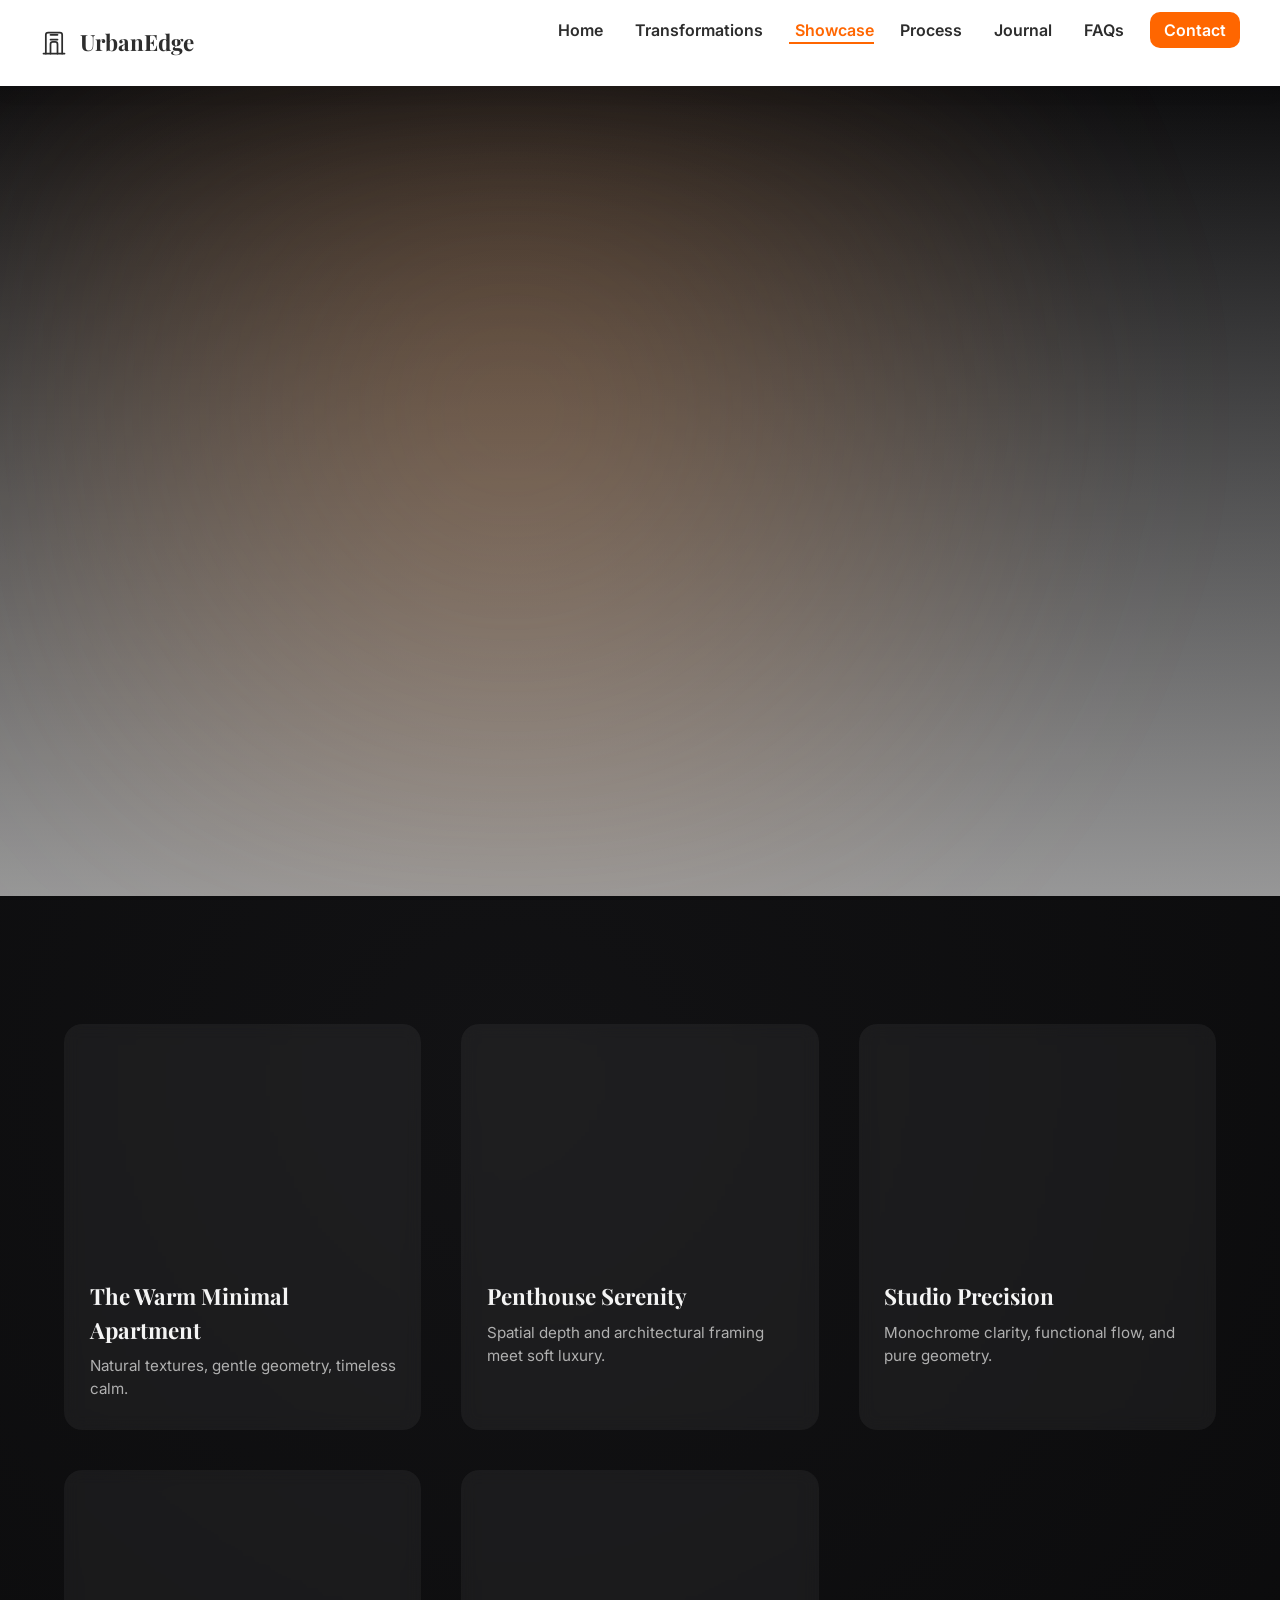
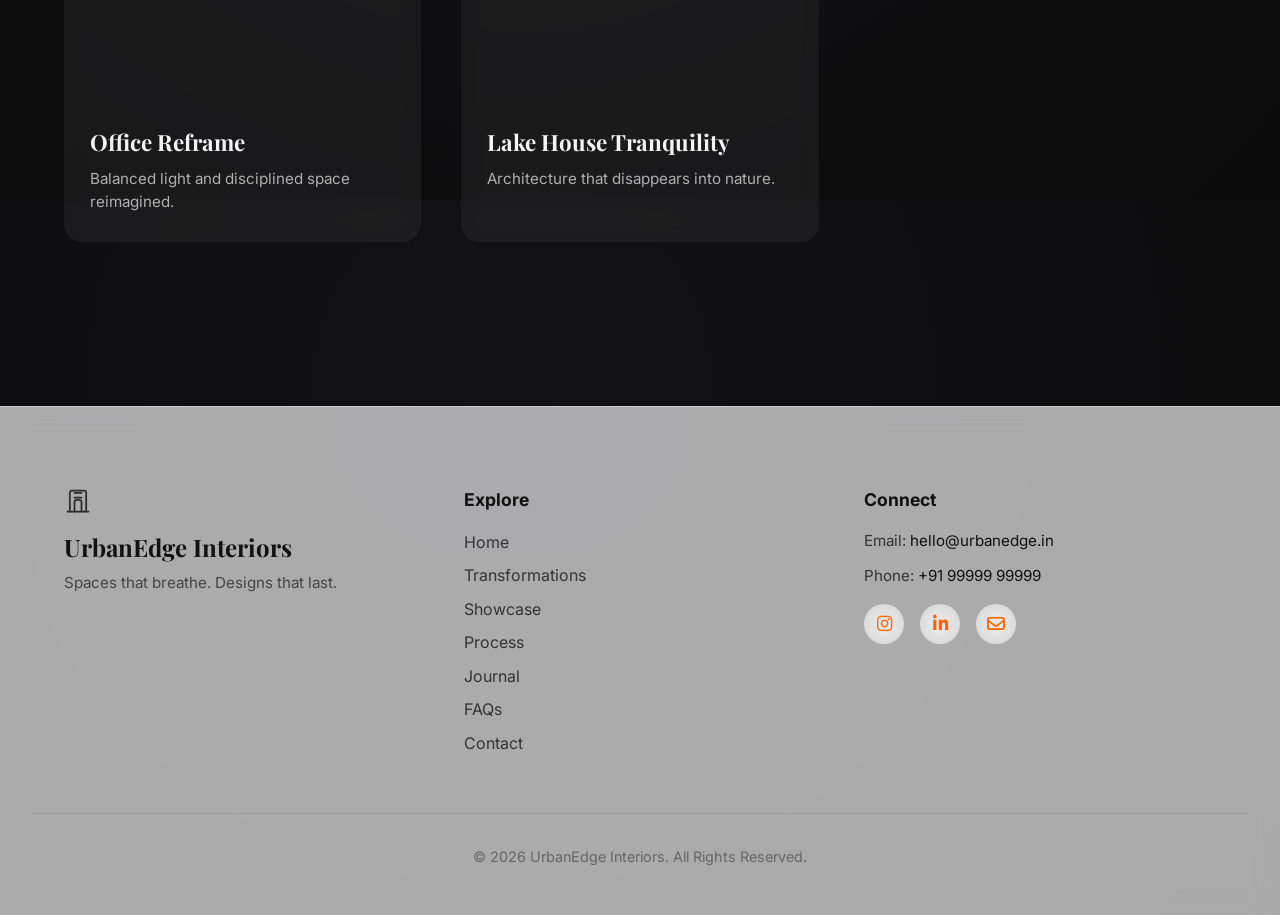
==== showcase.html @ b5166d09 "Initial Project Upload" ====
<!doctype html>
<html lang="en">
<head>
  <meta charset="utf-8" />
  <meta name="viewport" content="width=device-width, initial-scale=1" />
  <title>Showcase — UrbanEdge Interiors</title>

  <!-- Global styles -->
  <link rel="stylesheet" href="css/style.css" />
  <link rel="stylesheet" href="css/showcase.css" />
  <link rel="stylesheet" href="css/footer.css" />

  <!-- Fonts & Icons -->
  <link href="https://fonts.googleapis.com/css2?family=Inter:wght@300;400;600;700&family=Playfair+Display:wght@600;700&display=swap" rel="stylesheet">
  <link rel="stylesheet" href="https://cdnjs.cloudflare.com/ajax/libs/font-awesome/6.5.0/css/all.min.css">

  <meta name="description" content="Showcase — a cinematic portfolio of UrbanEdge Interiors’ signature projects." />
</head>

<body>
  <!-- Header -->
  <header class="site-header" role="banner">
    <div class="container nav-inner">
      <a class="brand" href="index.html" aria-label="UrbanEdge Home">
        <svg class="logo-svg" viewBox="0 0 24 24" fill="none" xmlns="http://www.w3.org/2000/svg" aria-hidden="true">
          <path d="M3 21h18" stroke="currentColor" stroke-width="1.5" stroke-linecap="round" stroke-linejoin="round"/>
          <path d="M5 21V5a2 2 0 0 1 2-2h10a2 2 0 0 1 2 2v16" stroke="currentColor" stroke-width="1.5" stroke-linecap="round" stroke-linejoin="round"/>
          <path d="M9 21v-8a2 2 0 0 1 2-2h2a2 2 0 0 1 2 2v8" stroke="currentColor" stroke-width="1.5" stroke-linecap="round" stroke-linejoin="round"/>
          <path d="M9 9h6" stroke="currentColor" stroke-width="1.5" stroke-linecap="round" stroke-linejoin="round"/>
          <path d="M9 5h6" stroke="currentColor" stroke-width="1.5" stroke-linecap="round" stroke-linejoin="round"/>
        </svg>
        <span class="brand-text">UrbanEdge</span>
      </a>

      <nav class="nav" aria-label="Main navigation">
        <ul class="nav-list">
          <li><a href="index.html" class="nav-link">Home</a></li>
          <li><a href="transformation.html" class="nav-link">Transformations</a></li>
          <li><a href="showcase.html" class="nav-link active">Showcase</a></li>
          <li><a href="process.html" class="nav-link">Process</a></li>
          <li><a href="journal.html" class="nav-link">Journal</a></li>
          <li><a href="faqs.html" class="nav-link">FAQs</a></li>
          <li><a href="contact.html" class="nav-link cta">Contact</a></li>
        </ul>
      </nav>
    </div>
  </header>

  <!-- HERO -->
  <section class="hero dark-hero" id="showcase-hero" aria-labelledby="showcase-title">
    <div class="hero-bg" data-src="https://images.unsplash.com/photo-1497366811353-6870744d04b2?q=80&w=2048&auto=format&fit=crop&ixlib=rb-4.0.3&s=showcasebg"></div>
    <div class="hero-overlay"></div>

    <div class="hero-inner container">
      <h1 id="showcase-title" class="hero-title">Our Showcase</h1>
      <p class="hero-sub">A cinematic gallery of our signature transformations — architecture meets emotion.</p>
    </div>
  </section>

  <!-- SHOWCASE GRID -->
  <main class="showcase">
    <div class="container showcase-grid">

      <!-- Project 1 -->
      <article class="showcase-card fade-up" data-title="The Warm Minimal Apartment" data-tags="2BHK • Warm Neutrals" data-type="image" data-src="https://images.unsplash.com/photo-1505691938895-1758d7feb511?q=80&w=2048&auto=format&fit=crop&ixlib=rb-4.0.3&s=sc1">
        <div class="showcase-thumb"></div>
        <div class="showcase-info">
          <h2>The Warm Minimal Apartment</h2>
          <p>Natural textures, gentle geometry, timeless calm.</p>
        </div>
      </article>

      <!-- Project 2 -->
      <article class="showcase-card fade-up" data-title="Penthouse Serenity" data-tags="Luxe • Open Plan" data-type="image" data-src="https://images.unsplash.com/photo-1497366754035-f200968a6e72?q=80&w=2048&auto=format&fit=crop&ixlib=rb-4.0.3&s=sc2">
        <div class="showcase-thumb"></div>
        <div class="showcase-info">
          <h2>Penthouse Serenity</h2>
          <p>Spatial depth and architectural framing meet soft luxury.</p>
        </div>
      </article>

      <!-- Project 3 -->
      <article class="showcase-card fade-up" data-title="Studio Precision" data-tags="Monochrome • Precision" data-type="image" data-src="https://images.unsplash.com/photo-1505691938895-1758d7feb511?q=80&w=2048&auto=format&fit=crop&ixlib=rb-4.0.3&s=sc3">
        <div class="showcase-thumb"></div>
        <div class="showcase-info">
          <h2>Studio Precision</h2>
          <p>Monochrome clarity, functional flow, and pure geometry.</p>
        </div>
      </article>

      <!-- Project 4 -->
      <article class="showcase-card fade-up" data-title="Office Reframe" data-tags="Corporate • Calm" data-type="video" data-src="https://res.cloudinary.com/demo/video/upload/w_1280,h_720,c_fill/sample.mp4">
        <div class="showcase-thumb"></div>
        <div class="showcase-info">
          <h2>Office Reframe</h2>
          <p>Balanced light and disciplined space reimagined.</p>
        </div>
      </article>

      <!-- Project 5 -->
      <article class="showcase-card fade-up" data-title="Lake House Tranquility" data-tags="Natural • Slow Living" data-type="image" data-src="https://images.unsplash.com/photo-1505691723518-36a1b04a0a97?q=80&w=2048&auto=format&fit=crop&ixlib=rb-4.0.3&s=sc4">
        <div class="showcase-thumb"></div>
        <div class="showcase-info">
          <h2>Lake House Tranquility</h2>
          <p>Architecture that disappears into nature.</p>
        </div>
      </article>

    </div>
  </main>

  <!-- MODAL VIEWER -->
  <div class="modal-overlay" id="showcase-modal" aria-hidden="true">
    <div class="modal-content">
      <button class="modal-close" aria-label="Close showcase modal"><i class="fa-solid fa-xmark"></i></button>
      <div class="modal-media"></div>
      <div class="modal-text">
        <h2 class="modal-title"></h2>
        <p class="modal-tags"></p>
      </div>
      <div class="modal-nav">
        <button class="modal-prev" aria-label="Previous project"><i class="fa-solid fa-chevron-left"></i></button>
        <button class="modal-next" aria-label="Next project"><i class="fa-solid fa-chevron-right"></i></button>
      </div>
    </div>
  </div>

  <!-- FOOTER -->
  <footer class="site-footer glass-footer" role="contentinfo">
    <div class="footer-inner container">
      <div class="footer-brand fade-up">
        <svg class="logo-svg" viewBox="0 0 24 24" fill="none" xmlns="http://www.w3.org/2000/svg" aria-hidden="true">
          <path d="M3 21h18" stroke="currentColor" stroke-width="1.5" stroke-linecap="round" stroke-linejoin="round"/>
          <path d="M5 21V5a2 2 0 0 1 2-2h10a2 2 0 0 1 2 2v16" stroke="currentColor" stroke-width="1.5" stroke-linecap="round" stroke-linejoin="round"/>
          <path d="M9 21v-8a2 2 0 0 1 2-2h2a2 2 0 0 1 2 2v8" stroke="currentColor" stroke-width="1.5" stroke-linecap="round" stroke-linejoin="round"/>
          <path d="M9 9h6" stroke="currentColor" stroke-width="1.5" stroke-linecap="round" stroke-linejoin="round"/>
          <path d="M9 5h6" stroke="currentColor" stroke-width="1.5" stroke-linecap="round" stroke-linejoin="round"/>
        </svg>
        <span class="footer-logo-text">UrbanEdge Interiors</span>
        <p class="footer-tagline">Spaces that breathe. Designs that last.</p>
      </div>

      <div class="footer-links fade-up">
        <h4>Explore</h4>
        <ul>
          <li><a href="index.html">Home</a></li>
          <li><a href="transformation.html">Transformations</a></li>
          <li><a href="showcase.html">Showcase</a></li>
          <li><a href="process.html">Process</a></li>
          <li><a href="journal.html">Journal</a></li>
          <li><a href="faqs.html">FAQs</a></li>
          <li><a href="contact.html">Contact</a></li>
        </ul>
      </div>

      <div class="footer-contact fade-up">
        <h4>Connect</h4>
        <p>Email: <a href="mailto:hello@urbanedge.in">hello@urbanedge.in</a></p>
        <p>Phone: <a href="tel:+919999999999">+91 99999 99999</a></p>
        <div class="footer-social">
          <a href="https://instagram.com" target="_blank" aria-label="Instagram"><i class="fa-brands fa-instagram"></i></a>
          <a href="https://linkedin.com" target="_blank" aria-label="LinkedIn"><i class="fa-brands fa-linkedin-in"></i></a>
          <a href="mailto:hello@urbanedge.in" aria-label="Email"><i class="fa-regular fa-envelope"></i></a>
        </div>
      </div>
    </div>

    <div class="footer-bottom">
      <p>© <span id="yr-full"></span> UrbanEdge Interiors. All Rights Reserved.</p>
    </div>
  </footer>

  <!-- Scripts -->
  <script src="js/main.js" defer></script>
  <script src="js/showcase.js" defer></script>
</body>
</html>
---- css/style.css ----
/* -----------------------------------------
   UrbanEdge — Global Styles (Phase 1 Base)
   ----------------------------------------- */

:root {
  --primary: #D95F43;
  --primary-hover: #C0533B;
  --accent: #ff6600;
  --bg-hero: #F4F4F4;
  --text-dark: #2D2D2D;
  --text-gray: #6B6B6B;
  --bg-base: #FFFFFF;
  --border: #E5E7EB;
  --container: 1200px;
}

/* Reset & Base */
* { box-sizing: border-box; margin: 0; padding: 0; }
html, body { height: 100%; scroll-behavior: smooth; }
body {
  font-family: Inter, system-ui, -apple-system, Segoe UI, Roboto, "Helvetica Neue", Arial;
  background: var(--bg-base);
  color: var(--text-dark);
  -webkit-font-smoothing: antialiased;
  line-height: 1.5;
}

/* Container */
.container {
  width: 100%;
  max-width: var(--container);
  margin: 0 auto;
  padding: 0 24px;
  box-sizing: border-box;
}

/* -----------------------------------------
   HEADER & NAVIGATION
   ----------------------------------------- */
.site-header {
  position: sticky;
  top: 0;
  background: var(--bg-base);
  z-index: 1000;
  box-shadow: 0 6px 20px rgba(15, 23, 42, 0.04);
}
.nav-inner {
  display: flex;
  align-items: center;
  justify-content: space-between;
  padding: 18px 0;
}
.brand {
  display: flex;
  align-items: center;
  gap: 12px;
  text-decoration: none;
  color: var(--text-dark);
}
.logo-svg {
  width: 28px;
  height: 28px;
  color: var(--text-dark);
}
.brand-text {
  font-family: "Playfair Display", serif;
  font-weight: 700;
  font-size: 1.4rem;
}
.nav-list {
  list-style: none;
  display: flex;
  gap: 20px;
}
.nav-link {
  color: var(--text-dark);
  text-decoration: none;
  font-weight: 600;
  padding: 8px 6px;
  border-radius: 6px;
  transition: color .18s, transform .12s;
}
.nav-link:hover { color: var(--accent); transform: translateY(-2px); }
.nav-link.active { color: var(--accent); font-weight: 600; }
.nav-link.active::after {
  content: "";
  display: block;
  height: 2px;
  width: 100%;
  background: var(--accent);
}
.nav-link.cta {
  background: var(--accent);
  color: #fff;
  padding: 8px 14px;
  border-radius: 10px;
}

/* -----------------------------------------
   HERO / GENERAL LAYOUT
   ----------------------------------------- */
.hero {
  min-height: 78vh;
  display: flex;
  align-items: center;
  justify-content: center;
  padding: 64px 0;
  background: linear-gradient(180deg, transparent 0%, rgba(244,244,244,0.6) 100%);
}
.hero-title {
  font-family: "Playfair Display", serif;
  font-size: 2.8rem;
  margin-bottom: 12px;
}
.hero-sub {
  color: var(--text-gray);
  max-width: 56ch;
  margin-bottom: 22px;
}

/* -----------------------------------------
   BUTTONS & LINKS
   ----------------------------------------- */
.btn {
  display: inline-block;
  border-radius: 10px;
  font-weight: 700;
  text-decoration: none;
  padding: 12px 20px;
  transition: all .18s;
}
.btn-primary {
  background: var(--accent);
  color: #fff;
}
.btn-primary:hover {
  background: #e65c00;
  box-shadow: 0 14px 36px rgba(255,102,0,0.16);
  transform: translateY(-4px);
}

/* -----------------------------------------
   PANEL TITLES / SECTIONS
   ----------------------------------------- */
.panel-title {
  font-family: "Playfair Display", serif;
  color: var(--primary);
  text-align: center;
  font-size: 1.4rem;
  margin-bottom: 8px;
}
.panel-lead {
  color: var(--text-gray);
  text-align: center;
  max-width: 780px;
  margin: 0 auto 18px;
}

/* -----------------------------------------
   FOOTER
   ----------------------------------------- */
.site-footer {
  padding: 36px 0;
  border-top: 1px solid var(--border);
  margin-top: 36px;
}
.footer-grid {
  display: flex;
  justify-content: space-between;
  gap: 18px;
}
.fineprint { text-align: center; color: var(--text-gray); margin-top: 18px; }

/* -----------------------------------------
   GLOBAL FADE-UP ANIMATIONS
   ----------------------------------------- */
.fade-up {
  opacity: 0;
  transform: translateY(40px);
  transition: opacity 1s cubic-bezier(.22,1,.36,1), transform 1s cubic-bezier(.22,1,.36,1);
}
.fade-up.visible { opacity: 1; transform: translateY(0); }

/* -----------------------------------------
   RESPONSIVE
   ----------------------------------------- */
@media (max-width: 700px) {
  .hero-title { font-size: 2rem; }
  .hero-sub { font-size: 1rem; }
  .footer-grid { flex-direction: column; text-align: center; }
}
---- css/showcase.css ----
/* ----------------------------------------------------------
   showcase.css — Cinematic Gallery for UrbanEdge
   ---------------------------------------------------------- */

/* ---------- GLOBAL ---------- */
body {
  background: radial-gradient(circle at 40% 20%, #121214, #0b0b0c);
  color: #f4f4f4;
  font-family: "Inter", sans-serif;
  overflow-x: hidden;
}

/* ---------- HERO ---------- */
.dark-hero {
  position: relative;
  height: 90vh;
  display: flex;
  align-items: center;
  justify-content: center;
  text-align: center;
  overflow: hidden;
}

.hero-bg {
  position: absolute;
  top: 0;
  left: 0;
  width: 100%;
  height: 100%;
  background-size: cover;
  background-position: center;
  transform: scale(1.1);
  filter: brightness(0.45) contrast(1.2);
  transition: transform 1.2s cubic-bezier(.22,1,.36,1);
}

.dark-hero.visible .hero-bg {
  transform: scale(1);
}

.hero-overlay {
  position: absolute;
  inset: 0;
  background: radial-gradient(circle at 40% 40%, rgba(255,165,90,0.25), transparent 70%);
  filter: blur(80px);
}

.hero-inner {
  position: relative;
  z-index: 2;
  max-width: 780px;
  padding: 0 2rem;
}

.hero-title {
  font-family: "Playfair Display", serif;
  font-size: clamp(2.5rem, 5vw, 4rem);
  font-weight: 700;
  letter-spacing: -0.02em;
  opacity: 0;
  transform: translateY(20px);
  transition: all 1.2s cubic-bezier(.22,1,.36,1);
}

.dark-hero.visible .hero-title {
  opacity: 1;
  transform: translateY(0);
}

.hero-sub {
  font-size: clamp(1rem, 1.2vw, 1.1rem);
  color: #b0b0b0;
  margin-top: 1rem;
  opacity: 0;
  transform: translateY(20px);
  transition: all 1.2s cubic-bezier(.22,1,.36,1) .15s;
}

.dark-hero.visible .hero-sub {
  opacity: 1;
  transform: translateY(0);
}

/* ---------- SHOWCASE GRID ---------- */
.showcase {
  padding: 8rem 0;
}

.showcase-grid {
  display: grid;
  grid-template-columns: repeat(auto-fit, minmax(300px, 1fr));
  gap: 2.5rem;
}

.showcase-card {
  position: relative;
  border-radius: 18px;
  overflow: hidden;
  background: rgba(255,255,255,0.05);
  backdrop-filter: blur(8px);
  cursor: pointer;
  transform: translateY(40px);
  opacity: 0;
  transition: transform 1.3s cubic-bezier(.22,1,.36,1), opacity 1.3s cubic-bezier(.22,1,.36,1);
}

.showcase-card.visible {
  opacity: 1;
  transform: translateY(0);
}

.showcase-thumb {
  position: relative;
  width: 100%;
  padding-top: 65%;
  background-size: cover;
  background-position: center;
  filter: brightness(0.8);
  transition: all .8s cubic-bezier(.22,1,.36,1);
}

.showcase-info {
  padding: 1.5rem 1.6rem 1.8rem;
}

.showcase-info h2 {
  font-family: "Playfair Display", serif;
  font-size: 1.4rem;
  margin-bottom: .5rem;
}

.showcase-info p {
  font-size: .95rem;
  color: #b0b0b0;
}

/* Hover effect */
.showcase-card::after {
  content: "";
  position: absolute;
  inset: 0;
  background: radial-gradient(circle at 60% 40%, rgba(255,102,0,0.3), transparent 60%);
  opacity: 0;
  transition: opacity .6s ease;
}
.showcase-card:hover::after { opacity: .6; }
.showcase-card:hover .showcase-thumb { filter: brightness(1.1) scale(1.05); }

/* ---------- MODAL ---------- */
.modal-overlay {
  position: fixed;
  inset: 0;
  background: rgba(0,0,0,0.8);
  backdrop-filter: blur(10px);
  display: none;
  align-items: center;
  justify-content: center;
  z-index: 999;
  opacity: 0;
  transition: opacity .4s ease;
}
.modal-overlay.active {
  display: flex;
  opacity: 1;
}

.modal-content {
  position: relative;
  width: min(90%, 1000px);
  max-height: 90vh;
  background: rgba(20,20,22,0.9);
  border-radius: 20px;
  overflow: hidden;
  box-shadow: 0 0 40px rgba(255,102,0,0.3);
  animation: modalIn .6s cubic-bezier(.22,1,.36,1);
}

@keyframes modalIn {
  from { opacity: 0; transform: translateY(30px) scale(.95); }
  to   { opacity: 1; transform: translateY(0) scale(1); }
}

.modal-media img,
.modal-media video {
  width: 100%;
  height: auto;
  display: block;
}

.modal-text {
  padding: 1.5rem 2rem 2rem;
}

.modal-title {
  font-family: "Playfair Display", serif;
  font-size: 1.8rem;
  margin-bottom: .6rem;
}

.modal-tags {
  font-size: .95rem;
  color: #b0b0b0;
}

.modal-close {
  position: absolute;
  top: 15px;
  right: 15px;
  border: none;
  background: rgba(255,255,255,0.1);
  color: #fff;
  font-size: 1.2rem;
  width: 36px;
  height: 36px;
  border-radius: 50%;
  cursor: pointer;
  transition: all .3s ease;
}
.modal-close:hover { background: rgba(255,255,255,0.25); }

.modal-nav {
  position: absolute;
  top: 50%;
  width: 100%;
  display: flex;
  justify-content: space-between;
  transform: translateY(-50%);
}
.modal-nav button {
  border: none;
  background: rgba(255,255,255,0.1);
  color: #fff;
  font-size: 1.2rem;
  width: 40px;
  height: 40px;
  border-radius: 50%;
  cursor: pointer;
  transition: all .3s ease;
}
.modal-nav button:hover { background: rgba(255,255,255,0.25); }

/* ---------- FADE-UP ---------- */
.fade-up {
  opacity: 0;
  transform: translateY(30px);
  transition: all 1.2s cubic-bezier(.22,1,.36,1);
}
.fade-up.visible {
  opacity: 1;
  transform: translateY(0);
}

/* ---------- RESPONSIVE ---------- */
@media (max-width: 900px) {
  .hero-title { font-size: 2.4rem; }
  .showcase-grid { gap: 1.8rem; }
  .modal-content { width: 94%; }
}

@media (max-width: 600px) {
  .hero-sub { font-size: .9rem; }
  .showcase-info h2 { font-size: 1.2rem; }
  .modal-title { font-size: 1.4rem; }
}
---- css/footer.css ----
/* ----------------------------------------------------------
   footer.css — Glass Footer for UrbanEdge
   ---------------------------------------------------------- */

.glass-footer {
  position: relative;
  background: rgba(255, 255, 255, 0.65);
  backdrop-filter: blur(16px) saturate(180%);
  -webkit-backdrop-filter: blur(16px) saturate(180%);
  border-top: 1px solid rgba(255, 255, 255, 0.4);
  color: #111;
  padding: 5rem 2rem 3rem;
  overflow: hidden;
  transition: background 0.5s ease;
}

.footer-inner {
  display: grid;
  grid-template-columns: repeat(auto-fit, minmax(260px, 1fr));
  gap: 3rem;
  align-items: start;
  max-width: 1200px;
  margin: 0 auto;
}

.footer-brand {
  text-align: left;
}

.footer-logo-text {
  display: block;
  font-family: "Playfair Display", serif;
  font-size: 1.5rem;
  font-weight: 700;
  margin-top: 0.5rem;
}

.footer-tagline {
  font-family: "Inter", sans-serif;
  font-size: 0.95rem;
  color: #444;
  margin-top: 0.4rem;
}

.footer-links h4,
.footer-contact h4 {
  font-family: "Inter", sans-serif;
  font-size: 1.1rem;
  font-weight: 700;
  margin-bottom: 1rem;
}

.footer-links ul {
  list-style: none;
  padding: 0;
}

.footer-links li {
  margin-bottom: 0.6rem;
}

.footer-links a {
  font-family: "Inter", sans-serif;
  text-decoration: none;
  color: #333;
  position: relative;
  transition: color 0.3s ease;
}

.footer-links a::after {
  content: "";
  position: absolute;
  left: 0;
  bottom: -2px;
  width: 100%;
  height: 1px;
  background: #ff6600;
  transform: scaleX(0);
  transform-origin: left;
  transition: transform 0.4s cubic-bezier(.22,1,.36,1);
}

.footer-links a:hover {
  color: #ff6600;
}

.footer-links a:hover::after {
  transform: scaleX(1);
}

/* Contact */
.footer-contact p {
  font-family: "Inter", sans-serif;
  font-size: 0.95rem;
  color: #333;
  margin-bottom: 0.8rem;
}

.footer-contact a {
  color: #111;
  text-decoration: none;
  transition: color 0.3s ease;
}

.footer-contact a:hover {
  color: #ff6600;
}

/* Social Icons */
.footer-social {
  display: flex;
  gap: 1rem;
  margin-top: 1rem;
}

.footer-social a {
  background: rgba(255, 255, 255, 0.4);
  backdrop-filter: blur(12px);
  -webkit-backdrop-filter: blur(12px);
  border-radius: 50%;
  width: 40px;
  height: 40px;
  display: inline-flex;
  align-items: center;
  justify-content: center;
  color: #ff6600;
  font-size: 1.1rem;
  transition: transform 0.3s ease, box-shadow 0.3s ease;
}

.footer-social a:hover {
  transform: translateY(-3px);
  box-shadow: 0 8px 16px rgba(255, 102, 0, 0.2);
}

/* Bottom Line */
.footer-bottom {
  border-top: 1px solid rgba(0,0,0,0.08);
  margin-top: 3rem;
  padding-top: 2rem;
  text-align: center;
  font-family: "Inter", sans-serif;
  font-size: 0.9rem;
  color: #666;
}

/* Animations */
.fade-up {
  opacity: 0;
  transform: translateY(20px);
  transition: all 1s cubic-bezier(.22,1,.36,1);
}

.fade-up.visible {
  opacity: 1;
  transform: translateY(0);
}

/* Responsive */
@media (max-width: 700px) {
  .footer-inner {
    grid-template-columns: 1fr;
    text-align: center;
  }

  .footer-social {
    justify-content: center;
  }
}
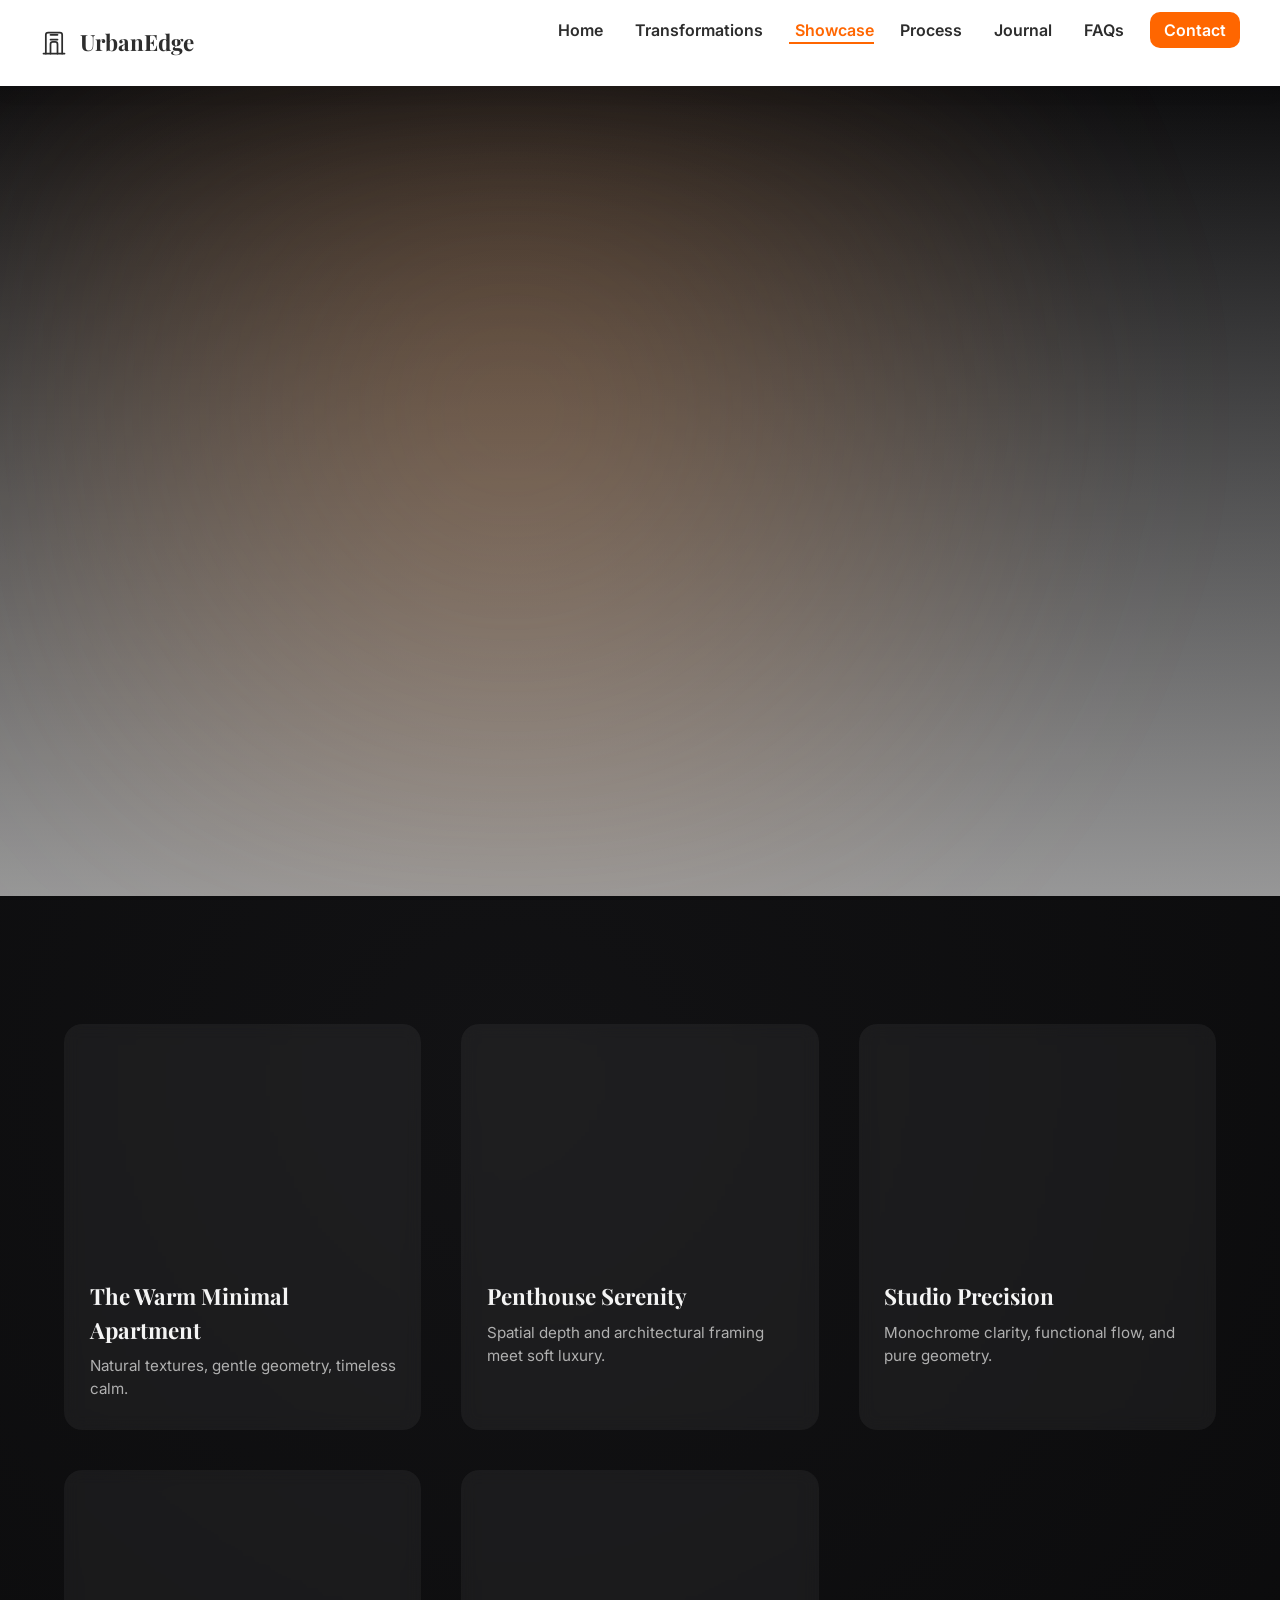
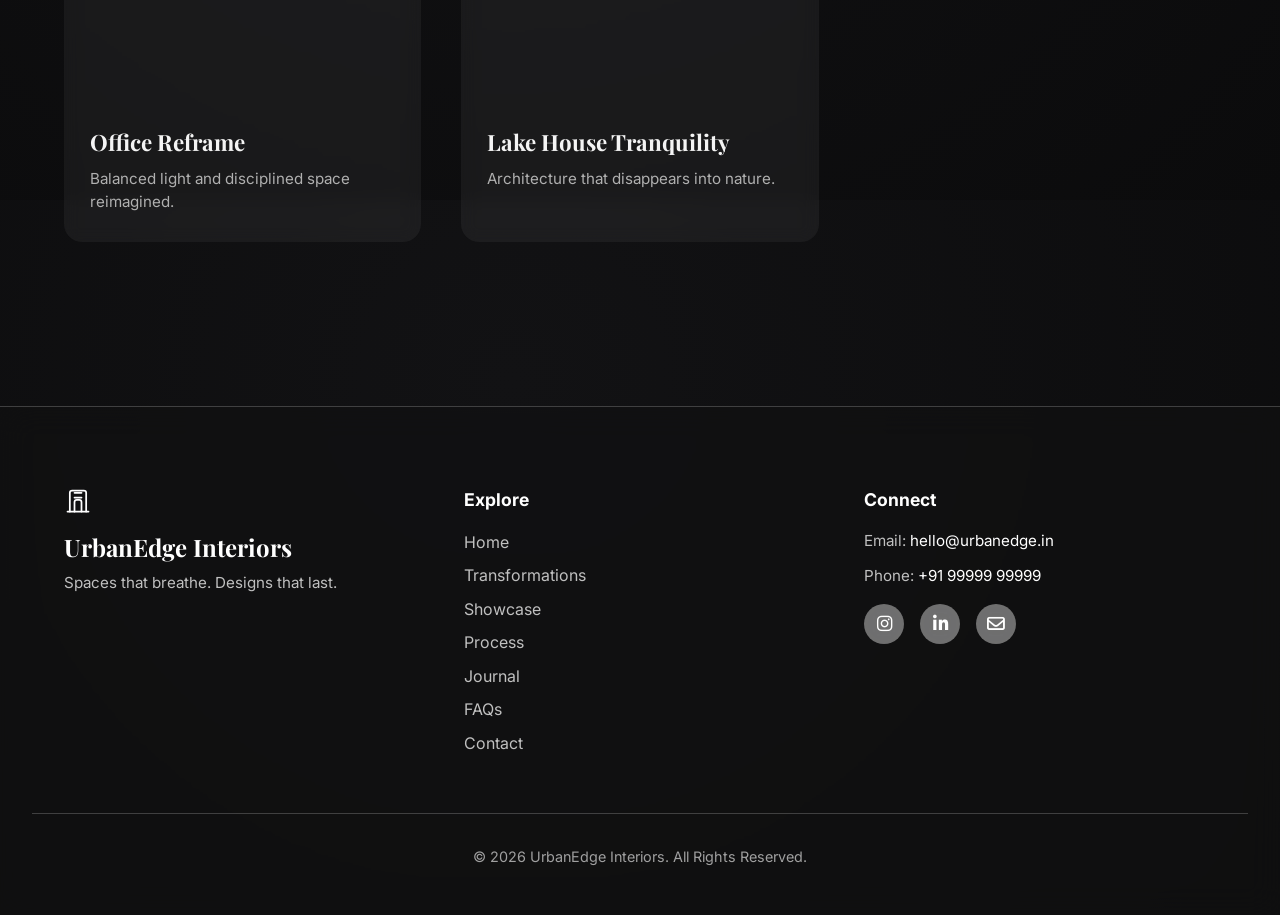
==== commit a8673594: "Add .theme-dark class to fix footer styling" ====
--- a/showcase.html
+++ b/showcase.html
@@ -17,7 +17,7 @@
   <meta name="description" content="Showcase — a cinematic portfolio of UrbanEdge Interiors’ signature projects." />
 </head>
 
-<body>
+<body class="theme-dark">
   <!-- Header -->
   <header class="site-header" role="banner">
     <div class="container nav-inner">
--- a/css/footer.css
+++ b/css/footer.css
@@ -1,5 +1,7 @@
 /* ----------------------------------------------------------
    footer.css — Glass Footer for UrbanEdge
+   (This is YOUR original, high-quality file, with all
+   animations and .glass-footer class intact)
    ---------------------------------------------------------- */
 
 .glass-footer {
@@ -8,10 +10,12 @@
   backdrop-filter: blur(16px) saturate(180%);
   -webkit-backdrop-filter: blur(16px) saturate(180%);
   border-top: 1px solid rgba(255, 255, 255, 0.4);
-  color: #111;
+  color: #111; /* Default dark text for light pages */
   padding: 5rem 2rem 3rem;
   overflow: hidden;
   transition: background 0.5s ease;
+  /* margin-top: 6rem; (This is already in style.css) */
+  z-index: 10;
 }
 
 .footer-inner {
@@ -33,12 +37,20 @@
   font-size: 1.5rem;
   font-weight: 700;
   margin-top: 0.5rem;
+  color: #111; /* Default dark */
+}
+
+/* This style was missing, let's add it */
+.footer-brand .logo-svg {
+  color: #111; /* Default dark */
+  width: 28px;
+  height: 28px;
 }
 
 .footer-tagline {
   font-family: "Inter", sans-serif;
   font-size: 0.95rem;
-  color: #444;
+  color: #444; /* Default dark */
   margin-top: 0.4rem;
 }
 
@@ -48,6 +60,7 @@
   font-size: 1.1rem;
   font-weight: 700;
   margin-bottom: 1rem;
+  color: #111; /* Default dark */
 }
 
 .footer-links ul {
@@ -59,10 +72,11 @@
   margin-bottom: 0.6rem;
 }
 
+/* Your original, high-quality link animation */
 .footer-links a {
   font-family: "Inter", sans-serif;
   text-decoration: none;
-  color: #333;
+  color: #333; /* Default dark */
   position: relative;
   transition: color 0.3s ease;
 }
@@ -92,12 +106,12 @@
 .footer-contact p {
   font-family: "Inter", sans-serif;
   font-size: 0.95rem;
-  color: #333;
+  color: #333; /* Default dark */
   margin-bottom: 0.8rem;
 }
 
 .footer-contact a {
-  color: #111;
+  color: #111; /* Default dark */
   text-decoration: none;
   transition: color 0.3s ease;
 }
@@ -106,7 +120,7 @@
   color: #ff6600;
 }
 
-/* Social Icons */
+/* Your original, high-quality social icon animation */
 .footer-social {
   display: flex;
   gap: 1rem;
@@ -135,28 +149,16 @@
 
 /* Bottom Line */
 .footer-bottom {
-  border-top: 1px solid rgba(0,0,0,0.08);
+  border-top: 1px solid rgba(0,0,0,0.08); /* Default dark border */
   margin-top: 3rem;
   padding-top: 2rem;
   text-align: center;
   font-family: "Inter", sans-serif;
   font-size: 0.9rem;
-  color: #666;
-}
-
-/* Animations */
-.fade-up {
-  opacity: 0;
-  transform: translateY(20px);
-  transition: all 1s cubic-bezier(.22,1,.36,1);
-}
-
-.fade-up.visible {
-  opacity: 1;
-  transform: translateY(0);
-}
-
-/* Responsive */
+  color: #666; /* Default dark */
+}
+
+/* Your original responsive rules */
 @media (max-width: 700px) {
   .footer-inner {
     grid-template-columns: 1fr;
@@ -167,3 +169,43 @@
     justify-content: center;
   }
 }
+
+/*
+ =============================================================
+   NEW PROFESSIONAL-GRADE THEME FIX (USING .theme-dark)
+   This block overrides the colors ONLY when the footer
+   is on a page with <body class="theme-dark">
+ =============================================================
+*/
+.theme-dark .glass-footer {
+  color: #e0e0e0; /* Light grey base text */
+  border-top-color: rgba(255, 255, 255, 0.2); /* Light border */
+  background: rgba(18, 18, 18, 0.65); /* Dark glass background */
+}
+
+.theme-dark .footer-logo-text,
+.theme-dark .footer-brand .logo-svg,
+.theme-dark .footer-links h4,
+.theme-dark .footer-contact h4 {
+  color: #ffffff; /* Pure white titles */
+}
+
+.theme-dark .footer-tagline,
+.theme-dark .footer-links a,
+.theme-dark .footer-contact p {
+  color: #c0c0c0; /* Light grey for links and p tags */
+}
+
+.theme-dark .footer-contact a {
+  color: #ffffff; /* Make email/phone links pure white */
+}
+
+.theme-dark .footer-links a:hover,
+.theme-dark .footer-contact a:hover {
+  color: #ff6600; /* Hover color remains your accent */
+}
+
+.theme-dark .footer-bottom {
+  border-top-color: rgba(255, 255, 255, 0.2); /* Light border */
+  color: #a0a0a0; /* Muted light grey */
+}
